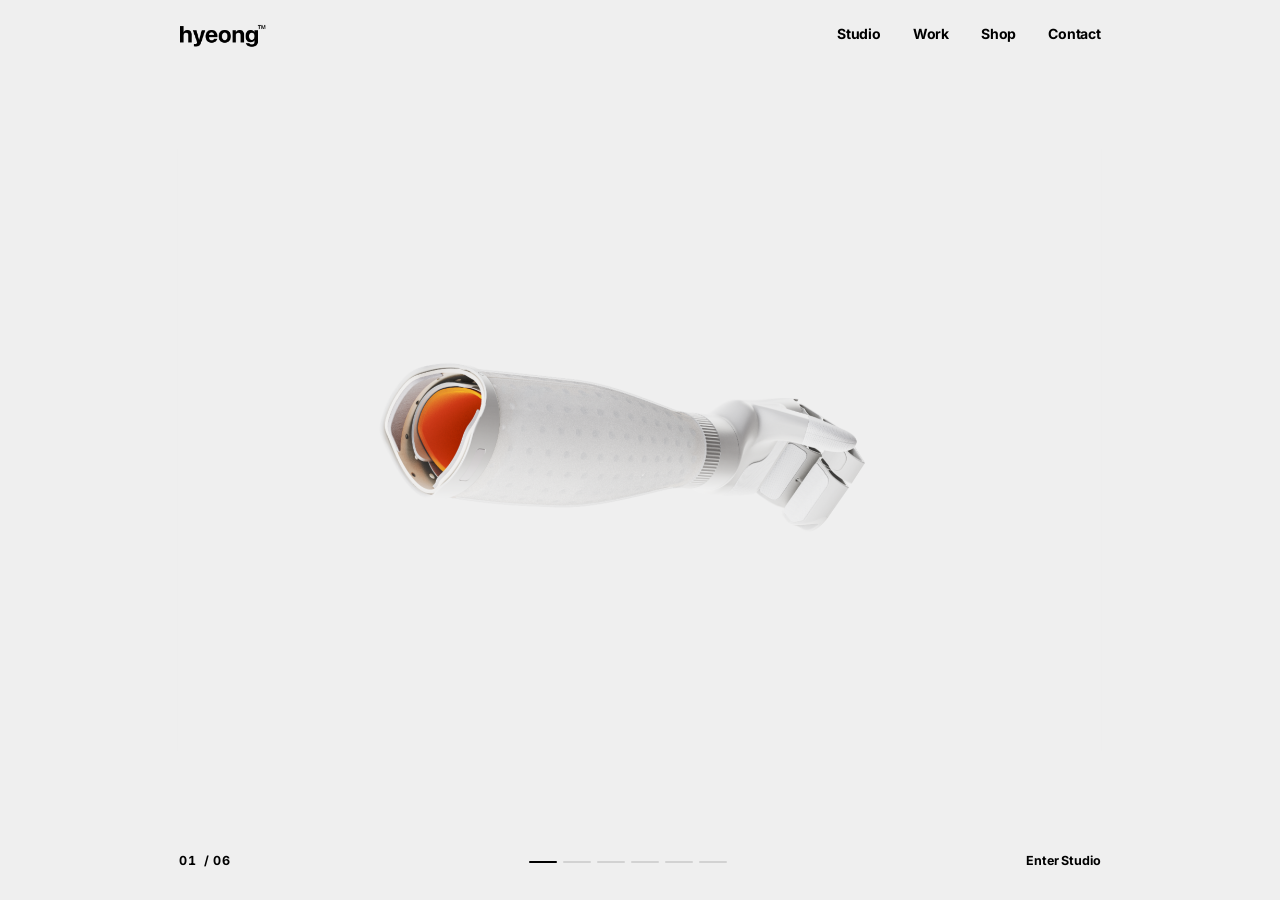
==== index.html @ 7c4f1ce8 "메인 커버: 이미지 외곽선 및 톤 차이를 유발하던 drop-shadow 효과 제거" ====
<!DOCTYPE html>
<html lang="ko">
<head>
  <meta charset="UTF-8">
  <meta name="viewport" content="width=device-width, initial-scale=1.0">
  <title>hyeong™</title>
  <meta name="description" content="hyeong™ — Design Studio">
  <link rel="stylesheet" href="css/style.css">
  <style>
    /* ===================================================
       hyeong™ 메인 커버 슬라이드쇼
       - Real Cover 이미지가 잘리지 않고 중앙에 집중감 있게 배치
       - 5초마다 부드럽고 우아하게 전환
       - 인위적인 상하 검정 페이드 제거
       =================================================== */
    html, body {
      height: 100%;
      overflow: hidden;
      background: #efefef;
      user-select: none;
    }

    /* 메인 커버 컨테이너 */
    .hero-slideshow-wrap {
      position: fixed;
      inset: 0;
      width: 100vw;
      height: 100vh;
      overflow: hidden;
      z-index: 1;
      display: flex;
      align-items: center;
      justify-content: center;
      background: #efefef;
    }

    /* 슬라이드 아이템들 (눈부심 없는 크로스페이드: 이전 슬라이드 위에 새 슬라이드가 부드럽게 겹치며 전환) */
    .slide-item {
      position: absolute;
      inset: 0;
      width: 100%;
      height: 100%;
      display: flex;
      align-items: center;
      justify-content: center;
      padding: clamp(60px, 8vh, 100px) clamp(24px, 6vw, 80px);
      opacity: 0;
      visibility: hidden;
      z-index: 1;
      transition: opacity 0.8s ease-in-out;
      will-change: opacity;
    }

    /* 직전 활성화 슬라이드 (바탕이 비치지 않게 유지) */
    .slide-item.is-previous {
      opacity: 1;
      visibility: visible;
      z-index: 1;
    }

    /* 현재 활성화 슬라이드 */
    .slide-item.is-active {
      opacity: 1;
      visibility: visible;
      z-index: 2;
    }

    /* 이미지가 잘리지 않고 단정하고 작게 보이도록 contain 처리 */
    .slide-item img {
      max-width: 82%;
      max-height: 72vh;
      width: auto;
      height: auto;
      object-fit: contain;
      object-position: center;
      display: block;
      margin: auto;
      pointer-events: none;
      filter: none; /* 외곽선 및 톤 차이(그림자 번짐) 방지를 위해 제거 */
    }

    /* 상하 검정 페이드 제거: 깔끔한 투명 헤더 및 기존 사이트 톤 유지 */
    .site-header {
      background: transparent !important;
    }

    .logo img {
      filter: none; /* 오리지널 블랙 로고 유지 */
    }

    .main-nav a {
      color: #000000 !important; /* 순수 블랙 폰트 */
    }

    .main-nav a:hover {
      opacity: 0.5;
    }

    .menu-toggle span {
      background: #000000 !important;
    }

    /* 하단 미니멀 인디케이터 및 컨트롤 */
    .slide-footer-info {
      position: fixed;
      bottom: 28px;
      left: 0;
      width: 100%;
      padding: 0 var(--pad);
      display: flex;
      justify-content: space-between;
      align-items: center;
      font-size: 12.5px;
      font-weight: 700;
      letter-spacing: -0.1px;
      color: #000000;
      z-index: 20;
      pointer-events: auto;
    }

    .slide-counter {
      display: inline-flex;
      align-items: center;
      gap: 8px;
      letter-spacing: 0.5px;
      font-variant-numeric: tabular-nums;
    }

    .slide-bars {
      display: flex;
      gap: 6px;
      align-items: center;
    }

    .slide-bar {
      width: 28px;
      height: 2px;
      background: rgba(0, 0, 0, 0.12);
      border-radius: 1px;
      overflow: hidden;
      position: relative;
      cursor: pointer;
    }

    .slide-bar-fill {
      position: absolute;
      top: 0;
      left: 0;
      height: 100%;
      width: 0%;
      background: #000000;
    }

    .slide-bar.is-active .slide-bar-fill {
      width: 100%;
      transition: width 5s linear;
    }

    .slide-bar.is-passed .slide-bar-fill {
      width: 100%;
    }

    .slide-enter-link {
      color: #000000;
      text-decoration: none;
      display: inline-flex;
      align-items: center;
      gap: 6px;
      transition: opacity 0.2s ease;
    }

    .slide-enter-link:hover {
      opacity: 0.5;
    }

    @media (max-width: 768px) {
      .slide-item img {
        max-width: 90%;
        max-height: 65vh;
      }
    }
  </style>
</head>
<body>

  <!-- 헤더 (투명) -->
  <header class="site-header">
    <div class="header-inner">
      <a href="index.html" class="logo">
        <img src="LOGO.png" alt="hyeong™">
      </a>
      <button class="menu-toggle" aria-label="메뉴 열기">
        <span></span><span></span><span></span>
      </button>
      <nav class="main-nav">
        <a href="about.html">Studio</a>
        <a href="work.html">Work</a>
        <a href="https://smartstore.naver.com/hyeong_studio/products/13724689293" target="_blank" rel="noopener noreferrer">Shop</a>
        <a href="contact.html">Contact</a>
      </nav>
    </div>
  </header>

  <!-- 메인 Real Cover 슬라이드쇼 스테이지 -->
  <main class="hero-slideshow-wrap" id="slideshowWrap">

    <!-- Real Cover 이미지 6장 (새 파일명 반영) -->
    <div class="slide-item is-active" data-index="0">
      <img src="Real Cover/SITE/Frame 51.png" alt="hyeong™ Cover 01">
    </div>
    <div class="slide-item" data-index="1">
      <img src="Real Cover/SITE/Frame 57.png" alt="hyeong™ Cover 02">
    </div>
    <div class="slide-item" data-index="2">
      <img src="Real Cover/SITE/Frame 58.png" alt="hyeong™ Cover 03">
    </div>
    <div class="slide-item" data-index="3">
      <img src="Real Cover/SITE/Frame 59.png" alt="hyeong™ Cover 04">
    </div>
    <div class="slide-item" data-index="4">
      <img src="Real Cover/SITE/Frame 60.png" alt="hyeong™ Cover 05">
    </div>
    <div class="slide-item" data-index="5">
      <img src="Real Cover/SITE/Frame 61.png" alt="hyeong™ Cover 06">
    </div>

    <!-- 하단 미니멀 슬라이드 정보 및 인디케이터 -->
    <div class="slide-footer-info">
      <div class="slide-counter">
        <span id="currentSlideNum">01</span> / 06
      </div>

      <div class="slide-bars" id="slideBars">
        <div class="slide-bar is-active"><div class="slide-bar-fill"></div></div>
        <div class="slide-bar"><div class="slide-bar-fill"></div></div>
        <div class="slide-bar"><div class="slide-bar-fill"></div></div>
        <div class="slide-bar"><div class="slide-bar-fill"></div></div>
        <div class="slide-bar"><div class="slide-bar-fill"></div></div>
        <div class="slide-bar"><div class="slide-bar-fill"></div></div>
      </div>

      <a href="about.html" class="slide-enter-link">Enter Studio</a>
    </div>

  </main>

  <script src="js/main.js"></script>
  <script>
    /* ── Real Cover 5초 자동 전환 슬라이드쇼 스크립트 ── */
    const slides = document.querySelectorAll('.slide-item');
    const bars = document.querySelectorAll('.slide-bar');
    const currentNumEl = document.getElementById('currentSlideNum');
    const totalSlides = slides.length;
    let currentIndex = 0;
    const intervalDuration = 5000; // 5초 (5000ms)
    let slideTimer = null;

    function showSlide(index) {
      if (index === currentIndex && slides[index].classList.contains('is-active')) {
        return;
      }

      const prevIndex = currentIndex;
      const prevSlide = slides[prevIndex];
      const nextSlideEl = slides[index];

      // 이전 슬라이드는 밑(z-index: 1)에 그대로 두고, 새 슬라이드를 위(z-index: 2)에서 부드럽게 페이드인
      slides.forEach((slide) => {
        slide.classList.remove('is-previous');
      });

      if (prevSlide && prevSlide !== nextSlideEl) {
        prevSlide.classList.add('is-previous');
        prevSlide.classList.remove('is-active');
      }

      nextSlideEl.classList.add('is-active');

      // 바 인디케이터 상태 업데이트
      bars.forEach((bar, i) => {
        bar.classList.remove('is-active', 'is-passed');
        const fill = bar.querySelector('.slide-bar-fill');
        fill.style.transition = 'none';
        fill.style.width = '0%';
        
        if (i < index) {
          bar.classList.add('is-passed');
          fill.style.width = '100%';
        } else if (i === index) {
          void bar.offsetWidth;
          bar.classList.add('is-active');
          fill.style.transition = `width ${intervalDuration}ms linear`;
          fill.style.width = '100%';
        }
      });

      // 번호 텍스트 갱신 (01 ~ 06)
      currentNumEl.textContent = String(index + 1).padStart(2, '0');
      currentIndex = index;

      // 트랜지션 완료(800ms) 후 이전 슬라이드의 클래스 정리
      setTimeout(() => {
        if (prevSlide && prevSlide !== slides[currentIndex]) {
          prevSlide.classList.remove('is-previous');
        }
      }, 850);
    }

    function nextSlide() {
      const nextIndex = (currentIndex + 1) % totalSlides;
      showSlide(nextIndex);
    }

    function startAutoSlide() {
      if (slideTimer) clearInterval(slideTimer);
      // 첫 슬라이드 바 애니메이션 시작
      showSlide(0);
      slideTimer = setInterval(nextSlide, intervalDuration);
    }

    // 클릭 시 해당 슬라이드로 바로 이동
    bars.forEach((bar, i) => {
      bar.addEventListener('click', () => {
        clearInterval(slideTimer);
        showSlide(i);
        slideTimer = setInterval(nextSlide, intervalDuration);
      });
    });

    // 화면 클릭 시 다음 슬라이드로 넘어가는 직관적인 제스처 지원 (링크/바 제외)
    document.getElementById('slideshowWrap').addEventListener('click', (e) => {
      if (e.target.closest('.slide-bars') || e.target.closest('a') || e.target.closest('header')) return;
      clearInterval(slideTimer);
      nextSlide();
      slideTimer = setInterval(nextSlide, intervalDuration);
    });

    // 키보드 좌우 방향키로도 슬라이드 제어 가능
    window.addEventListener('keydown', (e) => {
      if (e.key === 'ArrowRight' || e.key === ' ') {
        clearInterval(slideTimer);
        nextSlide();
        slideTimer = setInterval(nextSlide, intervalDuration);
      } else if (e.key === 'ArrowLeft') {
        clearInterval(slideTimer);
        const prevIndex = (currentIndex - 1 + totalSlides) % totalSlides;
        showSlide(prevIndex);
        slideTimer = setInterval(nextSlide, intervalDuration);
      }
    });

    // 시작
    startAutoSlide();
  </script>
</body>
</html>
---- css/style.css ----
/* ============================================
   hyeong™ 포트폴리오 — 공통 스타일시트
   참고: jiyounkim.com 레이아웃 규칙 적용
   모든 폰트 Bold (700) 통일 & 정교한 사이즈 조정
   ============================================ */

@import url('https://fonts.googleapis.com/css2?family=Inter:wght@700;800&display=swap');

/* --- CSS 변수 --- */
:root {
  --color-bg:   #f3f3f3;           /* 업로드된 시그니처 라이트 쿨그레이 */
  --color-text: #000000;           /* 모두 블랙, 회색 없음 */

  --font: 'Inter', -apple-system, BlinkMacSystemFont, 'Pretendard', sans-serif;
  --font-weight-bold: 700;         /* 전체 폰트 볼드 */

  /* 컨텐츠 좌우 여백 집중: 14vw로 여백 확장 */
  --pad: 14vw;
  --header-h: 68px;

  --ease: cubic-bezier(0.25, 0.46, 0.45, 0.94);
}

/* --- 리셋 --- */
*, *::before, *::after { margin: 0; padding: 0; box-sizing: border-box; }

html { scroll-behavior: smooth; -webkit-font-smoothing: antialiased; }

body, button, input, select, textarea {
  font-family: var(--font);
  font-weight: var(--font-weight-bold);
  font-size: 15px;
  line-height: 1.65;
  color: var(--color-text);
  background: var(--color-bg);
  overflow-x: hidden;
}

/* 텍스트 드래그 시 파란색 선택 효과 */
::selection {
  background-color: #0033ff;
  color: #ffffff;
}

::-moz-selection {
  background-color: #0033ff;
  color: #ffffff;
}



a { color: inherit; text-decoration: none; }
a:hover { opacity: 0.5; }

img { display: block; max-width: 100%; height: auto; }
ul, ol { list-style: none; }

/* ===== 헤더 ===== */
.site-header {
  position: fixed;
  inset: 0 0 auto 0;
  height: var(--header-h);
  background: var(--color-bg);
  z-index: 1000;
  transition: transform 0.4s cubic-bezier(0.16, 1, 0.3, 1), opacity 0.4s cubic-bezier(0.16, 1, 0.3, 1);
  will-change: transform, opacity;
  /* 선 없음 */
}

/* 스크롤 다운 시 부드럽게 위로 사라지는 모션 */
.site-header.is-hidden {
  transform: translateY(-100%);
  opacity: 0;
  pointer-events: none;
}

/* 좌우 10vw 여백으로 화면 끝 기준 정렬 */
.header-inner {
  width: 100%;
  padding: 0 var(--pad);
  height: 100%;
  display: flex;
  align-items: center;
  justify-content: space-between;
}

.logo img { height: 28px; width: auto; }

.main-nav { display: flex; gap: 32px; align-items: center; }

.main-nav a {
  font-size: 14px;
  font-weight: 700;
  letter-spacing: -0.2px;
  text-transform: none;
  color: var(--color-text);
  transition: color 0.2s var(--ease), opacity 0.2s var(--ease);
}

.main-nav a.active {
  color: #0033ff !important;
  opacity: 1 !important;
}

/* 모바일 토글 */
.menu-toggle {
  display: none;
  flex-direction: column;
  gap: 5px;
  width: 22px;
  background: none;
  border: none;
  cursor: pointer;
  padding: 0;
  z-index: 1001;
}

.menu-toggle span {
  display: block;
  width: 100%;
  height: 2px;
  background: var(--color-text);
  transition: all 0.3s var(--ease);
  transform-origin: center;
}

.menu-toggle.is-active span:nth-child(1) { transform: translateY(7px) rotate(45deg); }
.menu-toggle.is-active span:nth-child(2) { opacity: 0; }
.menu-toggle.is-active span:nth-child(3) { transform: translateY(-7px) rotate(-45deg); }

/* ===== 메인 콘텐츠 ===== */
.main-content { padding-top: var(--header-h); }

/* 좌우 10vw 여백 래퍼 */
.content-wrapper { width: 100%; padding: 0 var(--pad); }



/* ===== 프로젝트 그리드 (work.html) ===== */
.projects-section { padding: 48px 0 120px; }

.projects-grid {
  display: grid;
  grid-template-columns: repeat(3, 1fr);
  gap: 40px 24px;
}

.project-card a {
  display: block;
  position: relative;
  text-decoration: none;
  opacity: 1 !important;
}

.project-card a:hover,
.project-card a:active {
  opacity: 1 !important;
}

.project-card__image-wrap {
  position: relative;
  overflow: hidden;
  background: #eae8e1;
  aspect-ratio: 3 / 4;
  margin-bottom: 14px;
}

.project-card__image-wrap img {
  width: 100%;
  height: 100%;
  object-fit: cover;
  display: block;
}

/* 프로젝트 하단 감각적인 메타 정보 (시안 기반) */
.project-card__info {
  display: flex;
  flex-direction: column;
  gap: 3px;
  padding: 2px 0 0 2px;
}

.project-card__meta-line {
  font-size: 13px;
  font-weight: 500;
  line-height: 1.45;
  color: var(--color-text);
  letter-spacing: -0.1px;
}

.project-card__meta-line span {
  font-weight: 500;
  margin-right: 4px;
}

/* ===== 프로젝트 디테일 ===== */
.project-detail { padding-bottom: 120px; }

.project-hero { padding: 72px 0 54px; }

.project-hero__title {
  font-size: 28px;
  font-weight: 700;
  letter-spacing: -0.4px;
  text-transform: none;
  margin-bottom: 18px;
}

.project-hero__meta {
  display: flex;
  flex-wrap: wrap;
  gap: 32px;
  margin-bottom: 22px;
}

.project-hero__meta-item {
  font-size: 12px;
  font-weight: 700;
  color: var(--color-text);
}

.project-hero__meta-item strong {
  display: block;
  font-size: 11px;
  font-weight: 700;
  text-transform: none;
  letter-spacing: 0.2px;
  margin-bottom: 3px;
}

.project-hero__desc {
  font-size: 14.5px;
  font-weight: 700;
  line-height: 1.75;
  max-width: 640px;
  color: var(--color-text);
}

.project-images { display: flex; flex-direction: column; gap: 8px; }

.project-images img {
  width: 100%;
  height: auto;
  display: block;
}

/* ===== 시안 기반 정밀 디테일 레이아웃 ===== */
.detail-story-layout {
  padding: 32px 0 120px;
}

/* 좌우 여백을 조율하여 타이트하지도 너무 넓지도 않은 1080px 최적 중간 너비 지정 */
.detail-story-layout .content-wrapper {
  max-width: 1080px;
  margin: 0 auto;
  padding: 0 32px;
}

.detail-hero-media {
  margin-bottom: 56px;
}

.detail-hero-media img {
  width: 100%;
  height: auto;
  display: block;
}

.detail-overview {
  display: grid;
  grid-template-columns: 280px 1fr;
  gap: 48px;
  margin-bottom: 64px;
  align-items: start;
}

.overview-left {
  display: flex;
  flex-direction: column;
}

.overview-category {
  font-size: 13.5px;
  font-weight: 700;
  letter-spacing: -0.1px;
  color: #111111;
  margin-bottom: 10px;
}

.overview-title {
  font-size: 34px;
  font-weight: 700;
  letter-spacing: -0.5px;
  color: #000000;
  margin-bottom: 32px;
  line-height: 1.1;
}

.overview-meta-list {
  display: flex;
  flex-direction: column;
  gap: 6px;
}

.overview-meta-row {
  display: flex;
  font-size: 12.5px;
  font-weight: 700;
  line-height: 1.5;
  color: #111111;
}

.overview-meta-row .label {
  width: 76px;
  flex-shrink: 0;
}

.overview-meta-row .value {
  color: #333333;
}

.overview-right {
  display: flex;
  flex-direction: column;
  gap: 18px;
}

.overview-desc-p {
  font-size: 13.5px;
  font-weight: 600;
  line-height: 1.7;
  color: #1a1a1a;
  letter-spacing: -0.15px;
}

.detail-story-flow {
  display: flex;
  flex-direction: column;
  gap: 14px;
}

/* 이미지 카드 블록 — 이미지 배경색(#f7f7f7)과 동일하게 채우고 적정 크기로 중앙 배치 */
.story-block {
  width: 100%;
  background-color: #f7f7f7;
  display: flex;
  justify-content: center;
  align-items: center;
  padding: 40px 24px;
  box-sizing: border-box;
}

.story-block img {
  width: auto;
  max-width: 740px;
  max-height: 80vh;
  height: auto;
  object-fit: contain;
  display: block;
}

/* 꽉 찬 정사각형 스토리 블록 */
.story-block--square {
  aspect-ratio: 1 / 1;
  padding: 0;
  overflow: hidden;
}

.story-block--square img {
  width: 100%;
  max-width: 100%;
  height: 100%;
  max-height: none;
  object-fit: cover;
}

/* 꽉 찬 이미지 블록 (여백 없이 가득 채움) */
.story-block--full {
  padding: 0;
  overflow: hidden;
}

.story-block--full img {
  width: 100%;
  max-width: 100%;
  max-height: none;
  height: auto;
  display: block;
}

/* 2열 분할 세로형 배경 카드 그리드 (4, 5, 6, 7번 전용) */
.story-grid-2col {
  display: grid;
  grid-template-columns: repeat(2, 1fr);
  gap: 14px;
  width: 100%;
}

.story-card {
  background-color: #f7f7f7;
  display: flex;
  justify-content: center;
  align-items: center;
  padding: 0;
  aspect-ratio: 3 / 4;
  overflow: hidden;
  box-sizing: border-box;
}

.story-card img {
  width: 100%;
  height: 100%;
  object-fit: cover;
  display: block;
}

/* 1:1 정사각형 2열 카드 */
.story-card--square {
  aspect-ratio: 1 / 1;
}

@media (max-width: 768px) {
  .story-grid-2col {
    grid-template-columns: 1fr;
  }
}

/* Grip 프로모션 비디오 블록 */
.detail-video-block {
  width: 100%;
  margin-top: 14px;
  overflow: hidden;
  background-color: #000000;
  display: flex;
  justify-content: center;
  align-items: center;
}

.detail-video-block video {
  width: 100%;
  height: auto;
  display: block;
  outline: none;
}

/* 흑백 처리 영상 */
.video-grayscale {
  filter: grayscale(100%);
}

/* 프로토타입 섹션 (상단 스토리 흐름과 자연스럽게 연결) */
.prototype-section {
  margin-top: 14px;
}

.prototype-grid {
  display: grid;
  grid-template-columns: repeat(2, 1fr);
  gap: 14px;
}

.prototype-item {
  background-color: #ececec;
  display: flex;
  justify-content: center;
  align-items: center;
  padding: 0;
  overflow: hidden;
  box-sizing: border-box;
}

/* 첫 번째 프로토타입 이미지는 가로 2칸 확장 */
.prototype-item:first-child {
  grid-column: span 2;
}

.prototype-item img {
  width: 100%;
  height: 100%;
  object-fit: cover;
  display: block;
}

@media (max-width: 768px) {
  .story-block {
    padding: 24px 12px;
  }
  .story-block img {
    max-height: 68vh;
  }
  .prototype-grid {
    grid-template-columns: 1fr;
  }
  .prototype-item:first-child {
    grid-column: span 1;
  }
}

@media (max-width: 900px) {
  .detail-overview {
    grid-template-columns: 1fr;
    gap: 32px;
  }
}

/* 프로젝트 prev/next */
.project-nav {
  margin-top: 72px;
  padding-top: 32px;
  display: flex;
  justify-content: space-between;
  align-items: center;
}

.project-nav a, .project-nav__back {
  font-size: 13px;
  font-weight: 600;
  text-transform: none;
  letter-spacing: -0.1px;
  color: var(--color-text);
}

/* ===== 푸터 ===== */
.site-footer {
  padding: 40px 0;
  position: relative;
  z-index: 10;
  background: var(--color-bg);
}

.footer-inner {
  width: 100%;
  padding: 0 var(--pad);
  display: flex;
  justify-content: space-between;
  align-items: center;
}

.footer-copyright {
  font-size: 12px;
  font-weight: 700;
  letter-spacing: 0.2px;
  text-transform: none;
  color: var(--color-text);
}

.footer-links {
  display: flex;
  gap: 28px;
  align-items: center;
}

.footer-links a {
  font-size: 12px;
  font-weight: 700;
  letter-spacing: 0.2px;
  text-transform: none;
  color: var(--color-text);
  cursor: pointer;
  padding: 4px 0;
  display: inline-block;
  transition: opacity 0.2s var(--ease);
}

.footer-links a:hover {
  opacity: 0.4;
}

/* ===== 유틸리티 ===== */
.fade-in { opacity: 0; transform: translateY(18px); transition: opacity 0.55s ease, transform 0.55s ease; }
.fade-in.is-visible { opacity: 1; transform: translateY(0); }

/* ===== 반응형 (태블릿) ===== */
@media (max-width: 900px) {
  :root { --pad: 8vw; }
  .projects-grid { grid-template-columns: repeat(2, 1fr); }
}

/* ===== 반응형 (모바일) ===== */
@media (max-width: 640px) {
  :root { --header-h: 56px; --pad: 6vw; }

  body { font-size: 14px; }

  .menu-toggle { display: flex; }

  .main-nav {
    position: fixed;
    inset: 0;
    background: var(--color-bg);
    flex-direction: column;
    justify-content: center;
    gap: 32px;
    opacity: 0;
    visibility: hidden;
    transition: opacity 0.3s, visibility 0.3s;
  }

  .main-nav.is-open { opacity: 1; visibility: visible; }
  .main-nav a { font-size: 16px; }

  .projects-grid { grid-template-columns: 1fr; gap: 14px; }
  .projects-section { padding: 32px 0 72px; }
  .project-hero { padding: 36px 0 24px; }
  .project-hero__title { font-size: 24px; }
  .footer-inner { flex-direction: column; gap: 12px; text-align: center; }
}
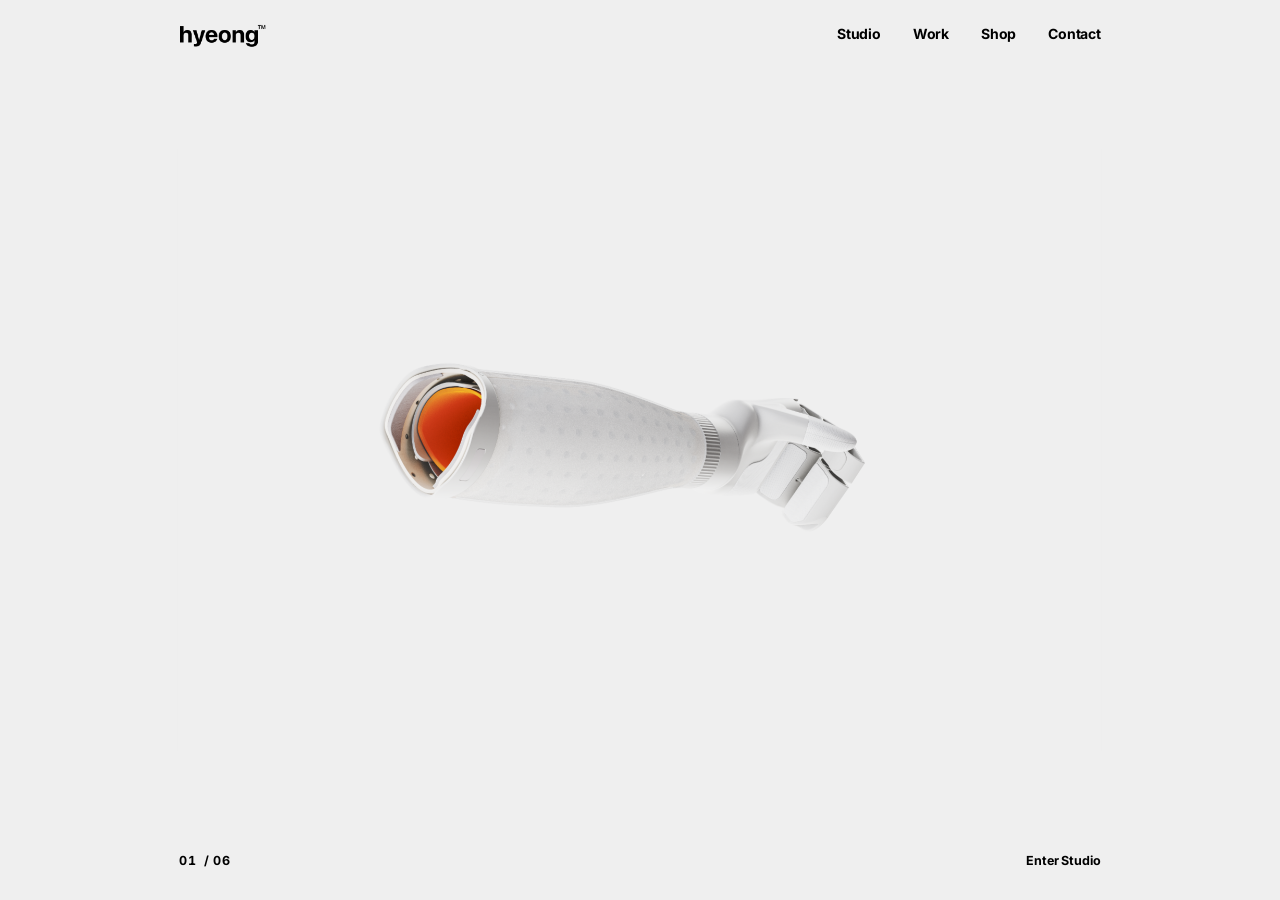
==== commit 239eba1c: "메인 커버: 하단 바 인디케이터 디자인 제거" ====
--- a/index.html
+++ b/index.html
@@ -34,7 +34,7 @@
       background: #efefef;
     }
 
-    /* 슬라이드 아이템들 (눈부심 없는 크로스페이드: 이전 슬라이드 위에 새 슬라이드가 부드럽게 겹치며 전환) */
+    /* 슬라이드 아이템들 (깔끔하고 신속한 크로스페이드) */
     .slide-item {
       position: absolute;
       inset: 0;
@@ -47,15 +47,16 @@
       opacity: 0;
       visibility: hidden;
       z-index: 1;
-      transition: opacity 0.8s ease-in-out;
+      transition: opacity 0.4s ease, visibility 0.4s ease;
       will-change: opacity;
     }
 
-    /* 직전 활성화 슬라이드 (바탕이 비치지 않게 유지) */
+    /* 직전 활성화 슬라이드: 새 슬라이드가 들어오는 동안 잔상 없이 신속히 퇴장 */
     .slide-item.is-previous {
-      opacity: 1;
+      opacity: 0;
       visibility: visible;
       z-index: 1;
+      transition: opacity 0.4s ease;
     }
 
     /* 현재 활성화 슬라이드 */
@@ -63,6 +64,7 @@
       opacity: 1;
       visibility: visible;
       z-index: 2;
+      transition: opacity 0.4s ease;
     }
 
     /* 이미지가 잘리지 않고 단정하고 작게 보이도록 contain 처리 */
@@ -124,40 +126,6 @@
       gap: 8px;
       letter-spacing: 0.5px;
       font-variant-numeric: tabular-nums;
-    }
-
-    .slide-bars {
-      display: flex;
-      gap: 6px;
-      align-items: center;
-    }
-
-    .slide-bar {
-      width: 28px;
-      height: 2px;
-      background: rgba(0, 0, 0, 0.12);
-      border-radius: 1px;
-      overflow: hidden;
-      position: relative;
-      cursor: pointer;
-    }
-
-    .slide-bar-fill {
-      position: absolute;
-      top: 0;
-      left: 0;
-      height: 100%;
-      width: 0%;
-      background: #000000;
-    }
-
-    .slide-bar.is-active .slide-bar-fill {
-      width: 100%;
-      transition: width 5s linear;
-    }
-
-    .slide-bar.is-passed .slide-bar-fill {
-      width: 100%;
     }
 
     .slide-enter-link {
@@ -209,7 +177,7 @@
       <img src="Real Cover/SITE/Frame 51.png" alt="hyeong™ Cover 01">
     </div>
     <div class="slide-item" data-index="1">
-      <img src="Real Cover/SITE/Frame 57.png" alt="hyeong™ Cover 02">
+      <img src="Real Cover/SITE/DropMate-cover.png" alt="hyeong™ Cover 02">
     </div>
     <div class="slide-item" data-index="2">
       <img src="Real Cover/SITE/Frame 58.png" alt="hyeong™ Cover 03">
@@ -224,21 +192,12 @@
       <img src="Real Cover/SITE/Frame 61.png" alt="hyeong™ Cover 06">
     </div>
 
-    <!-- 하단 미니멀 슬라이드 정보 및 인디케이터 -->
+    <!-- 하단 미니멀 슬라이드 정보 -->
     <div class="slide-footer-info">
       <div class="slide-counter">
         <span id="currentSlideNum">01</span> / 06
       </div>
 
-      <div class="slide-bars" id="slideBars">
-        <div class="slide-bar is-active"><div class="slide-bar-fill"></div></div>
-        <div class="slide-bar"><div class="slide-bar-fill"></div></div>
-        <div class="slide-bar"><div class="slide-bar-fill"></div></div>
-        <div class="slide-bar"><div class="slide-bar-fill"></div></div>
-        <div class="slide-bar"><div class="slide-bar-fill"></div></div>
-        <div class="slide-bar"><div class="slide-bar-fill"></div></div>
-      </div>
-
       <a href="about.html" class="slide-enter-link">Enter Studio</a>
     </div>
 
@@ -246,13 +205,12 @@
 
   <script src="js/main.js"></script>
   <script>
-    /* ── Real Cover 5초 자동 전환 슬라이드쇼 스크립트 ── */
+    /* ── Real Cover 3초 자동 전환 슬라이드쇼 스크립트 ── */
     const slides = document.querySelectorAll('.slide-item');
-    const bars = document.querySelectorAll('.slide-bar');
     const currentNumEl = document.getElementById('currentSlideNum');
     const totalSlides = slides.length;
     let currentIndex = 0;
-    const intervalDuration = 5000; // 5초 (5000ms)
+    const intervalDuration = 3000; // 3초 (3000ms)
     let slideTimer = null;
 
     function showSlide(index) {
@@ -276,34 +234,16 @@
 
       nextSlideEl.classList.add('is-active');
 
-      // 바 인디케이터 상태 업데이트
-      bars.forEach((bar, i) => {
-        bar.classList.remove('is-active', 'is-passed');
-        const fill = bar.querySelector('.slide-bar-fill');
-        fill.style.transition = 'none';
-        fill.style.width = '0%';
-        
-        if (i < index) {
-          bar.classList.add('is-passed');
-          fill.style.width = '100%';
-        } else if (i === index) {
-          void bar.offsetWidth;
-          bar.classList.add('is-active');
-          fill.style.transition = `width ${intervalDuration}ms linear`;
-          fill.style.width = '100%';
-        }
-      });
-
       // 번호 텍스트 갱신 (01 ~ 06)
       currentNumEl.textContent = String(index + 1).padStart(2, '0');
       currentIndex = index;
 
-      // 트랜지션 완료(800ms) 후 이전 슬라이드의 클래스 정리
+      // 트랜지션 완료(400ms) 후 이전 슬라이드의 클래스 정리
       setTimeout(() => {
         if (prevSlide && prevSlide !== slides[currentIndex]) {
           prevSlide.classList.remove('is-previous');
         }
-      }, 850);
+      }, 420);
     }
 
     function nextSlide() {
@@ -313,23 +253,13 @@
 
     function startAutoSlide() {
       if (slideTimer) clearInterval(slideTimer);
-      // 첫 슬라이드 바 애니메이션 시작
       showSlide(0);
       slideTimer = setInterval(nextSlide, intervalDuration);
     }
 
-    // 클릭 시 해당 슬라이드로 바로 이동
-    bars.forEach((bar, i) => {
-      bar.addEventListener('click', () => {
-        clearInterval(slideTimer);
-        showSlide(i);
-        slideTimer = setInterval(nextSlide, intervalDuration);
-      });
-    });
-
-    // 화면 클릭 시 다음 슬라이드로 넘어가는 직관적인 제스처 지원 (링크/바 제외)
+    // 화면 클릭 시 다음 슬라이드로 넘어가는 직관적인 제스처 지원 (링크 및 헤더 제외)
     document.getElementById('slideshowWrap').addEventListener('click', (e) => {
-      if (e.target.closest('.slide-bars') || e.target.closest('a') || e.target.closest('header')) return;
+      if (e.target.closest('a') || e.target.closest('header')) return;
       clearInterval(slideTimer);
       nextSlide();
       slideTimer = setInterval(nextSlide, intervalDuration);
